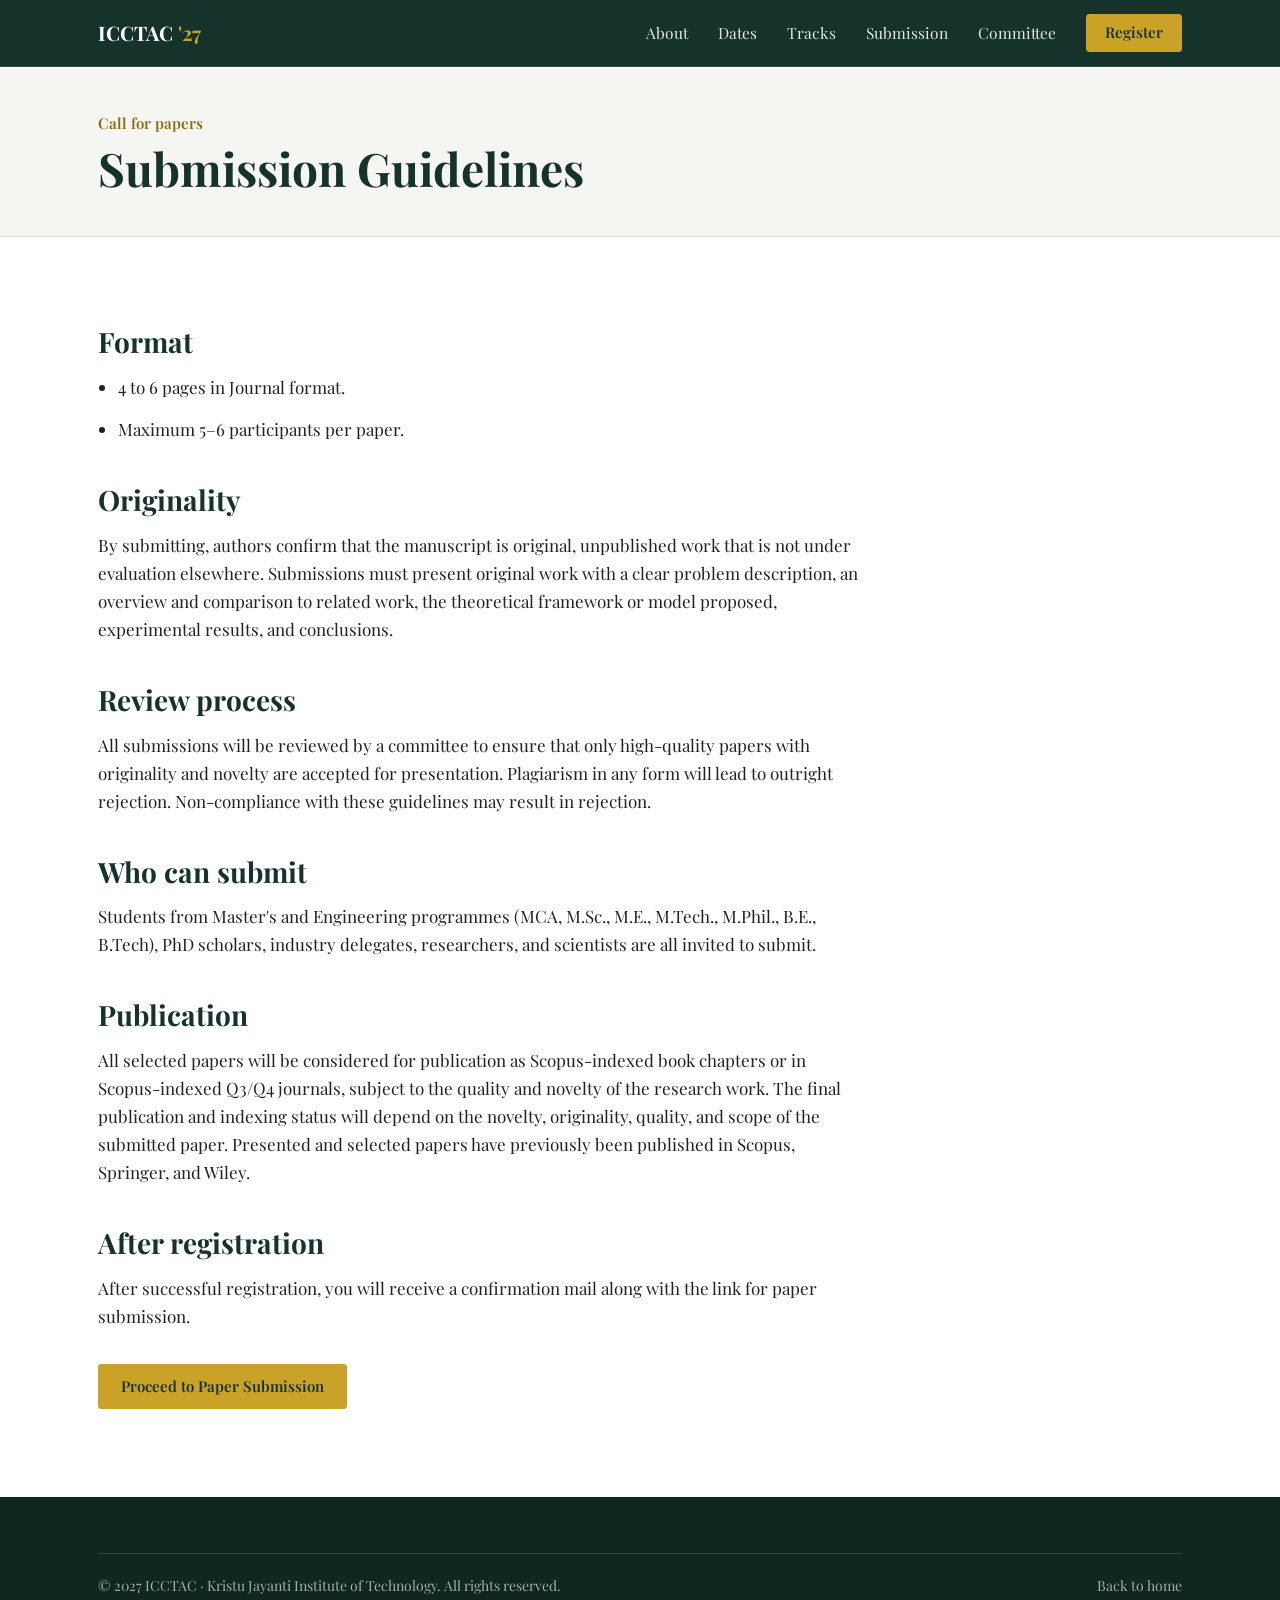
==== course-detail.html @ 6ccc13db "ICCTAC 2027 conference website Static site: home page, submission guidelines and paper submission pa" ====
<!DOCTYPE html>
<html lang="en">
<head>
<meta charset="UTF-8">
<meta name="viewport" content="width=device-width, initial-scale=1, viewport-fit=cover">
<title>Submission Guidelines — ICCTAC 2027</title>
<meta name="description" content="Manuscript preparation, formatting, and review guidelines for ICCTAC 2027 authors.">
<link rel="icon" href="data:image/svg+xml,%3Csvg xmlns='http://www.w3.org/2000/svg' viewBox='0 0 100 100'%3E%3Crect width='100' height='100' fill='%2316332B'/%3E%3Ctext x='50' y='68' font-size='58' text-anchor='middle' fill='%23C9A227' font-family='Georgia,serif'%3EC%3C/text%3E%3C/svg%3E">
<link rel="preconnect" href="https://fonts.googleapis.com">
<link rel="preconnect" href="https://fonts.gstatic.com" crossorigin>
<link rel="stylesheet" href="assets/css/style.css?v=35">
</head>
<body>
<a href="#main" class="skip-link">Skip to content</a>

<header class="nav" id="siteNav">
  <a href="index.html" class="nav-logo">ICCTAC <span>'27</span></a>
  <nav class="nav-links" aria-label="Primary">
    <a href="index.html#about">About</a>
    <a href="index.html#dates">Dates</a>
    <a href="index.html#tracks">Tracks</a>
    <a href="Submitppr.html">Submission</a>
    <a href="index.html#committee">Committee</a>
    <a href="https://kjusys-events.kristujayanti.edu.in/#/?id=6a8db5fd1a209a25dfabb42e" class="btn btn-solid nav-cta" target="_blank" rel="noopener">Register</a>
  </nav>
  <button class="nav-toggle" aria-label="Open menu" aria-expanded="false" aria-controls="mobileMenu">
    <span class="bar"></span><span class="bar"></span><span class="bar"></span>
  </button>
</header>

<div class="mobile-menu" id="mobileMenu">
  <div class="mm-label">Menu</div>
  <ul>
    <li><a href="index.html#about">About</a></li>
    <li><a href="index.html#dates">Important Dates</a></li>
    <li><a href="index.html#tracks">Tracks</a></li>
    <li><a href="Submitppr.html">Paper Submission</a></li>
    <li><a href="index.html#committee">Committee</a></li>
    <li><a href="index.html#gallery">Campus</a></li>
    <li><a href="index.html#contact">Contact</a></li>
  </ul>
  <a href="https://kjusys-events.kristujayanti.edu.in/#/?id=6a8db5fd1a209a25dfabb42e" class="btn btn-solid btn-block" target="_blank" rel="noopener">Register Now</a>
</div>

<main id="main">
  <section class="page-hero">
    <div class="container">
      <p class="kicker">Call for papers</p>
      <h1>Submission Guidelines</h1>
    </div>
  </section>

  <section class="section">
    <div class="container subpage-body">
      <h2>Format</h2>
      <ul>
        <li>4 to 6 pages in Journal format.</li>
        <li>Maximum 5–6 participants per paper.</li>
      </ul>

      <h2>Originality</h2>
      <p>By submitting, authors confirm that the manuscript is original, unpublished work that is not under evaluation elsewhere. Submissions must present original work with a clear problem description, an overview and comparison to related work, the theoretical framework or model proposed, experimental results, and conclusions.</p>

      <h2>Review process</h2>
      <p>All submissions will be reviewed by a committee to ensure that only high-quality papers with originality and novelty are accepted for presentation. Plagiarism in any form will lead to outright rejection. Non-compliance with these guidelines may result in rejection.</p>

      <h2>Who can submit</h2>
      <p>Students from Master's and Engineering programmes (MCA, M.Sc., M.E., M.Tech., M.Phil., B.E., B.Tech), PhD scholars, industry delegates, researchers, and scientists are all invited to submit.</p>

      <h2>Publication</h2>
      <p>All selected papers will be considered for publication as Scopus-indexed book chapters or in Scopus-indexed Q3/Q4 journals, subject to the quality and novelty of the research work. The final publication and indexing status will depend on the novelty, originality, quality, and scope of the submitted paper. Presented and selected papers have previously been published in Scopus, Springer, and Wiley.</p>

      <h2>After registration</h2>
      <p>After successful registration, you will receive a confirmation mail along with the link for paper submission.</p>

      <a class="btn btn-solid" style="margin-top:20px;" href="Submitppr.html">Proceed to Paper Submission</a>
    </div>
  </section>
</main>

<footer class="footer" id="contact">
  <div class="container">
    <div class="footer-bottom">
      <span>© 2027 ICCTAC · Kristu Jayanti Institute of Technology. All rights reserved.</span>
      <a href="index.html">Back to home</a>
    </div>
  </div>
</footer>

<script src="assets/js/main.js?v=29"></script>
</body>
</html>
---- assets/css/style.css ----
/* ============================================================
   ICCTAC 2027 — Site styles
   ============================================================ */

@import url('https://fonts.googleapis.com/css2?family=Playfair+Display:ital,wght@0,400;0,500;0,600;0,700;1,400;1,500&display=swap');

:root{
  --navy:#16332B;
  --navy-deep:#102720;
  --gold:#C9A227;
  --gold-dark:#8A6A0F;
  --gold-hover:#B58F1A;
  --maroon:#8B5A2B;
  --bg:#FFFFFF;
  --bg-alt:#F5F6F1;
  --text:#1B2420;
  --muted:#55615A;
  --line:#D9DDD6;
  --line-soft:#E8EBE5;

  --f-head:'Playfair Display', Georgia, serif;
  --f-body:'Playfair Display', Georgia, serif;
  --f-mono:'Playfair Display', Georgia, serif;

  --container:1180px;
  --pad:clamp(20px, 4vw, 48px);
  --radius:3px;
}

*,*::before,*::after{ box-sizing:border-box; }
html{ scroll-behavior:smooth; -webkit-text-size-adjust:100%; }
@media (prefers-reduced-motion:reduce){ html{ scroll-behavior:auto; } }
body{
  margin:0;
  background:var(--bg);
  color:var(--text);
  font-family:var(--f-body);
  font-size:17px;
  line-height:1.65;
  -webkit-font-smoothing:antialiased;
}
body.menu-open{ overflow:hidden; }

img{ max-width:100%; display:block; }
a{ color:inherit; text-decoration:none; }
ul{ margin:0; padding:0; list-style:none; }
h1,h2,h3,h4,h5{ font-family:var(--f-head); font-weight:700; margin:0; line-height:1.2; color:var(--navy); }
p{ margin:0; }
button{ font-family:inherit; cursor:pointer; }
section[id], aside[id]{ scroll-margin-top:64px; }

.container{ max-width:var(--container); margin:0 auto; padding:0 var(--pad); }
.mono{ font-family:var(--f-mono); }
.muted{ color:var(--muted); }
.visually-hidden{ position:absolute; width:1px; height:1px; overflow:hidden; clip:rect(0 0 0 0); white-space:nowrap; }

.kicker{ font-size:15px; font-weight:600; color:var(--gold-dark); margin-bottom:6px; }

.section{ padding:clamp(48px, 7vw, 88px) 0; }
.section-alt{ background:var(--bg-alt); }
.section-alt + .section-alt{ padding-top:0; }
.section-navy{ background:var(--navy); color:#fff; }
.section-navy h2{ color:#fff; }
.section-navy .muted{ color:rgba(255,255,255,0.7); }

.section-head{ margin-bottom:32px; padding-bottom:14px; border-bottom:1px solid var(--line); }
.section-head h2{ font-size:clamp(26px, 3vw, 34px); }

.skip-link{
  position:absolute; left:12px; top:-60px; background:var(--navy); color:#fff;
  padding:10px 18px; z-index:1000; font-size:14px; transition:top .2s ease;
}
.skip-link:focus{ top:12px; }

:focus-visible{ outline:2px solid var(--gold-dark); outline-offset:2px; }
.nav :focus-visible, .hero :focus-visible, .footer :focus-visible, .section-navy :focus-visible, .mobile-menu :focus-visible{ outline-color:var(--gold); }

/* Text links inside running copy */
.about-body a, .session-notice a, .subpage-body a:not(.btn), .final-cta a:not(.btn){ text-decoration:underline; text-underline-offset:3px; }

/* ---------- Buttons ---------- */
.btn{
  display:inline-flex; align-items:center; justify-content:center;
  font-family:var(--f-body); font-size:15px; font-weight:600;
  padding:12px 22px; border:1px solid var(--navy); color:var(--navy); border-radius:var(--radius);
  background:transparent; transition:background .15s ease, color .15s ease, border-color .15s ease;
  white-space:nowrap; line-height:1.3;
}
.btn:hover{ background:var(--navy); color:#fff; }
.btn-solid{ background:var(--gold); border-color:var(--gold); color:var(--navy); }
.btn-solid:hover{ background:var(--gold-hover); border-color:var(--gold-hover); color:var(--navy); }
.btn-ghost-light{ border-color:rgba(255,255,255,0.55); color:#fff; }
.btn-ghost-light:hover{ background:#fff; border-color:#fff; color:var(--navy); }
.btn-block{ width:100%; }

/* ---------- Identity bar, title bar, notice ---------- */
.identity-bar{ background:var(--navy); padding:14px var(--pad); }
.identity-row{ max-width:var(--container); margin:0 auto; display:flex; align-items:center; justify-content:center; }
.identity-row img{ height:clamp(64px, 7vw, 104px); width:auto; max-width:100%; }

.date-banner{ background:#F7F0D6; color:var(--navy); font-size:15px; padding:10px var(--pad); text-align:center; border-bottom:1px solid #E6DAA8; }
.date-banner b{ margin-right:6px; }

/* ---------- Navigation ---------- */
.nav{
  position:sticky; top:0; z-index:900;
  display:flex; align-items:center; justify-content:space-between;
  padding:14px max(var(--pad), calc((100% - var(--container)) / 2 + var(--pad)));
  background:var(--navy);
  border-bottom:1px solid rgba(255,255,255,0.12);
}
.nav-logo{ font-family:var(--f-head); font-weight:700; font-size:20px; color:#fff; }
.nav-logo span{ color:var(--gold); }
.nav-links{ display:flex; align-items:center; gap:30px; }
.nav-links a:not(.btn){ font-size:15.5px; color:rgba(255,255,255,0.88); padding:4px 0; }
.nav-links a:not(.btn):hover{ color:var(--gold); }
.nav-cta{ padding:8px 18px; }
.nav-toggle{ display:none; background:none; border:none; padding:8px; z-index:1001; }
.nav-toggle .bar{ display:block; width:24px; height:2px; background:#fff; margin:5px 0; }
.nav-toggle[aria-expanded="true"] .bar:nth-child(1){ transform:translateY(7px) rotate(45deg); }
.nav-toggle[aria-expanded="true"] .bar:nth-child(2){ opacity:0; }
.nav-toggle[aria-expanded="true"] .bar:nth-child(3){ transform:translateY(-7px) rotate(-45deg); }

.mobile-menu{
  position:fixed; inset:0; background:var(--navy); z-index:950;
  display:flex; flex-direction:column; justify-content:center;
  padding:32px var(--pad);
  visibility:hidden; opacity:0; pointer-events:none;
  transition:opacity .2s ease, visibility 0s linear .2s;
}
.mobile-menu.open{ visibility:visible; opacity:1; pointer-events:auto; transition:opacity .2s ease; }
@media (min-width:961px){ .mobile-menu{ display:none; } }
.mobile-menu ul{ display:flex; flex-direction:column; gap:4px; margin-bottom:32px; }
.mobile-menu a:not(.btn){ font-family:var(--f-head); font-size:clamp(26px, 7vw, 34px); color:#fff; padding:10px 0; display:inline-block; }
.mobile-menu .mm-label{ color:var(--gold); font-size:14px; margin-bottom:14px; }

@media (max-width:960px){
  .nav-links{ display:none; }
  .nav-toggle{ display:block; }
}
@media (max-width:760px){
  .identity-bar{ padding:12px var(--pad); }
  .identity-row img{ height:56px; }
  .date-banner{ font-size:13.5px; }
  .nav{ padding:10px var(--pad); }
}

/* ---------- Hero ---------- */
.hero{ background:var(--navy); color:#fff; padding:clamp(40px, 6vw, 80px) 0; }
.hero-inner{ display:grid; grid-template-columns:minmax(0, 1.15fr) minmax(0, 0.85fr); gap:clamp(32px, 5vw, 72px); align-items:center; }
.hero-org{ font-size:15px; line-height:1.6; color:rgba(255,255,255,0.78); max-width:60ch; margin-bottom:18px; }
.hero-title{ color:#fff; font-size:clamp(30px, 3.7vw, 46px); line-height:1.18; margin-bottom:26px; }
.hero-meta{ display:flex; flex-wrap:wrap; gap:14px 44px; margin:0 0 30px; padding:18px 0; border-top:1px solid rgba(255,255,255,0.2); border-bottom:1px solid rgba(255,255,255,0.2); }
.hero-meta dt{ font-size:13.5px; color:rgba(255,255,255,0.62); }
.hero-meta dd{ margin:2px 0 0; font-size:19px; font-weight:600; color:#fff; }
.hero-actions{ display:flex; flex-wrap:wrap; gap:12px; }
.hero-photo{ margin:0; }
.hero-photo img{ width:100%; max-width:596px; height:auto; border-radius:var(--radius); }
.hero-photo figcaption{ font-size:13.5px; color:rgba(255,255,255,0.65); margin-top:8px; }
@media (max-width:900px){
  .hero-inner{ grid-template-columns:1fr; }
}

/* ---------- About ---------- */
.about-layout{ display:grid; grid-template-columns:minmax(0, 1fr) 380px; gap:clamp(32px, 5vw, 72px); align-items:start; }
.about-main h2{ font-size:clamp(28px, 3.4vw, 38px); margin:0 0 20px; }
.about-side{ border-top:2px solid var(--navy); padding-top:16px; position:sticky; top:84px; }
.about-side h2{ font-size:24px; margin:0 0 6px; }
@media (max-width:960px){
  .about-layout{ grid-template-columns:1fr; }
  .about-side{ position:static; }
}
.about-body{ max-width:760px; }
.about-body p + p{ margin-top:16px; }
.editorial-lede{ font-size:20px; font-style:italic; color:var(--maroon); margin-bottom:16px; }
.theme-block{ margin-top:28px; padding-top:20px; border-top:1px solid var(--line); }
.theme-block h3{ font-size:20px; margin-bottom:8px; }

/* ---------- Host institution / venue ---------- */
.university{ display:grid; grid-template-columns:240px 1fr; gap:48px; align-items:start; }
.university-logo{ padding:24px; background:var(--navy); border-radius:var(--radius); }
.university-logo img{ width:100%; height:auto; }
.university h2{ font-size:clamp(26px, 3vw, 34px); margin:0 0 18px; }
@media (max-width:760px){
  .university{ grid-template-columns:1fr; gap:28px; }
  .university-logo{ max-width:180px; }
}

/* ---------- Important dates ---------- */
.dates-table{ width:100%; border-collapse:collapse; }
.dates-table td{ padding:12px 0; text-align:left; vertical-align:top; border-bottom:1px solid var(--line); font-size:16px; line-height:1.4; }
.dates-table td:first-child{ white-space:nowrap; padding-right:16px; font-weight:600; color:var(--navy); }
.dates-table tr:last-child td{ border-bottom:none; }
.dates-table tr.is-final td{ font-weight:700; color:var(--navy); }
@media (max-width:560px){
  .dates-table td:first-child{ white-space:normal; }
}

/* ---------- Important links ---------- */
.links-list{ border-top:1px solid var(--line); }
.links-list li{ display:grid; grid-template-columns:200px 1fr auto; gap:16px; align-items:baseline; padding:16px 4px; border-bottom:1px solid var(--line); }
.ll-label{ font-size:14.5px; color:var(--muted); }
.ll-title{ font-weight:600; color:var(--navy); }
.links-list a{ font-weight:600; color:var(--navy); text-decoration:underline; text-underline-offset:3px; }
.links-list a:hover{ color:var(--gold-dark); }
@media (max-width:640px){
  .links-list li{ grid-template-columns:1fr; gap:2px; }
}

/* ---------- Call for papers / tracks ---------- */
.cfp-intro{ max-width:720px; }
.cfp-intro a{ text-decoration:underline; text-underline-offset:3px; }
.subhead{ font-size:21px; margin:32px 0 8px; }
.topic-list{ columns:3 220px; column-gap:32px; padding-left:20px; list-style:disc; }
.topic-list li{ break-inside:avoid; padding:4px 0; font-size:16.5px; }
.topic-list li::marker{ color:var(--muted); }

/* ---------- Sessions ---------- */
.session-notice{ padding:16px 20px; border:1px solid var(--line); color:var(--muted); font-size:16px; }

/* ---------- Committee / faculty ---------- */
.people-group{ margin-bottom:40px; }
.people-group-title{ font-family:var(--f-head); font-size:19px; font-weight:700; color:var(--navy); margin-bottom:18px; padding-bottom:8px; border-bottom:1px solid var(--line); }
.people-grid{ display:grid; grid-template-columns:repeat(auto-fill, minmax(260px, 1fr)); gap:22px 32px; }
.person-name{ font-weight:700; font-size:17px; margin-bottom:2px; color:var(--text); }
.person-role{ font-size:15px; color:var(--muted); line-height:1.5; }

.reviewer-grid{ column-count:1; }
@media (min-width:640px){ .reviewer-grid{ column-count:2; } }
@media (min-width:1000px){ .reviewer-grid{ column-count:3; } }
.reviewer-item{ break-inside:avoid; padding:10px 0; border-bottom:1px solid var(--line-soft); font-size:16px; }
.reviewer-item b{ font-weight:600; }
.reviewer-wrap{ max-height:620px; overflow:hidden; position:relative; }
.reviewer-wrap.expanded{ max-height:4000px; }
.reviewer-fade{ position:absolute; bottom:0; left:0; right:0; height:110px; background:linear-gradient(rgba(255,255,255,0), var(--bg)); pointer-events:none; }
.reviewer-wrap.expanded .reviewer-fade{ display:none; }
.reviewer-toggle{ margin-top:20px; background:none; border:1px solid var(--navy); border-radius:var(--radius); padding:10px 20px; font-size:15px; font-weight:600; color:var(--navy); }
.reviewer-toggle:hover{ background:var(--navy); color:#fff; }

/* ---------- Gallery ---------- */
.gallery-grid{ display:grid; grid-template-columns:repeat(4, 1fr); grid-auto-rows:190px; gap:10px; }
.gallery-item{ overflow:hidden; cursor:zoom-in; background:var(--line-soft); border-radius:var(--radius); }
.gallery-item img{ width:100%; height:100%; object-fit:cover; }
.gallery-item.tall{ grid-row:span 2; }
.gallery-item.wide{ grid-column:span 2; }
@media (max-width:960px){
  .gallery-grid{ grid-template-columns:repeat(2, 1fr); grid-auto-rows:160px; }
}
@media (max-width:520px){
  .gallery-grid{ grid-auto-rows:130px; gap:8px; }
  .gallery-item.tall{ grid-row:span 1; }
  .gallery-item.wide{ grid-column:span 1; }
}

.lightbox{ position:fixed; inset:0; background:rgba(11,15,26,0.94); z-index:1200; display:flex; align-items:center; justify-content:center; opacity:0; pointer-events:none; transition:opacity .2s ease; }
.lightbox.open{ opacity:1; pointer-events:auto; }
.lightbox img{ max-width:90vw; max-height:82vh; object-fit:contain; }
.lightbox-close, .lightbox-prev, .lightbox-next{ position:absolute; background:none; border:1px solid rgba(255,255,255,0.4); color:#fff; width:44px; height:44px; display:flex; align-items:center; justify-content:center; border-radius:var(--radius); }
.lightbox-close{ top:24px; right:24px; }
.lightbox-prev{ left:24px; top:50%; transform:translateY(-50%); }
.lightbox-next{ right:24px; top:50%; transform:translateY(-50%); }
.lightbox-close:hover, .lightbox-prev:hover, .lightbox-next:hover{ background:#fff; color:var(--navy); }
.lightbox-caption{ position:absolute; bottom:24px; left:0; right:0; text-align:center; color:rgba(255,255,255,0.7); font-size:13px; }

/* ---------- Registration ---------- */
.final-cta h2{ font-size:clamp(28px, 3.6vw, 42px); max-width:24ch; margin:0 0 26px; }
.final-actions{ display:flex; flex-wrap:wrap; gap:12px; margin-bottom:32px; }
.fee-card{ background:#fff; color:var(--text); border-radius:var(--radius); max-width:720px; padding:clamp(20px, 3vw, 30px); }
.fee-note{ font-size:16px; font-weight:700; color:var(--navy); margin-bottom:10px; }
.fee-table-real{ width:100%; border-collapse:collapse; }
.fee-table-real th, .fee-table-real td{ padding:12px 14px; text-align:left; font-size:16px; }
.fee-table-real th:not(:first-child), .fee-table-real td:not(:first-child){ text-align:right; }
.fee-table-real thead th{ font-size:14.5px; font-weight:600; color:var(--muted); border-bottom:2px solid var(--navy); }
.fee-table-real tbody td{ border-bottom:1px solid var(--line); font-weight:600; }
.fee-table-real tbody td:first-child{ font-weight:400; color:var(--text); }
.fee-table-real tbody tr:last-child td{ border-bottom:none; }
@media (max-width:560px){
  .fee-table-real th, .fee-table-real td{ padding:10px 6px; font-size:14.5px; }
}

/* ---------- Footer ---------- */
.footer{ background:var(--navy-deep); color:rgba(255,255,255,0.78); padding:56px 0 24px; }
.footer-grid{ display:grid; grid-template-columns:1.4fr 1fr 1fr 1fr; gap:40px; margin-bottom:44px; }
.footer-brand{ font-family:var(--f-head); font-weight:700; font-size:24px; color:#fff; margin-bottom:12px; }
.footer h5{ font-size:16px; color:#fff; margin-bottom:14px; }
.footer li{ margin-bottom:10px; font-size:15px; }
.footer a:hover{ color:#fff; text-decoration:underline; }
.footer-social{ display:flex; gap:10px; margin-top:18px; }
.footer-social a{ width:36px; height:36px; border-radius:var(--radius); border:1px solid rgba(255,255,255,0.3); display:flex; align-items:center; justify-content:center; }
.footer-social a:hover{ background:#fff; color:var(--navy); border-color:#fff; text-decoration:none; }
.footer-bottom{ border-top:1px solid rgba(255,255,255,0.15); padding-top:20px; display:flex; justify-content:space-between; flex-wrap:wrap; gap:12px; font-size:14px; color:rgba(255,255,255,0.62); }
@media (max-width:860px){
  .footer-grid{ grid-template-columns:1fr 1fr; }
}
@media (max-width:520px){
  .footer-grid{ grid-template-columns:1fr; gap:30px; }
}

/* ---------- Sub-pages (guidelines, submission) ---------- */
.page-hero{ background:var(--bg-alt); border-bottom:1px solid var(--line); padding:44px 0 40px; }
.page-hero h1{ font-size:clamp(30px, 4.4vw, 46px); }
.subpage-body > *{ max-width:760px; }
.subpage-body h2{ font-size:clamp(22px, 2.6vw, 28px); margin:40px 0 14px; }
.subpage-body h2:first-child{ margin-top:0; }
.subpage-body p, .subpage-body li{ margin-bottom:14px; color:var(--text); }
.subpage-body ul{ padding-left:20px; list-style:disc; }
.step-list{ margin-top:20px; }
.step-item{ display:grid; grid-template-columns:44px 1fr; gap:18px; padding:20px 0; border-top:1px solid var(--line); }
.step-item:first-child{ border-top:none; }
.step-num{ font-weight:700; color:var(--gold-dark); font-size:17px; }
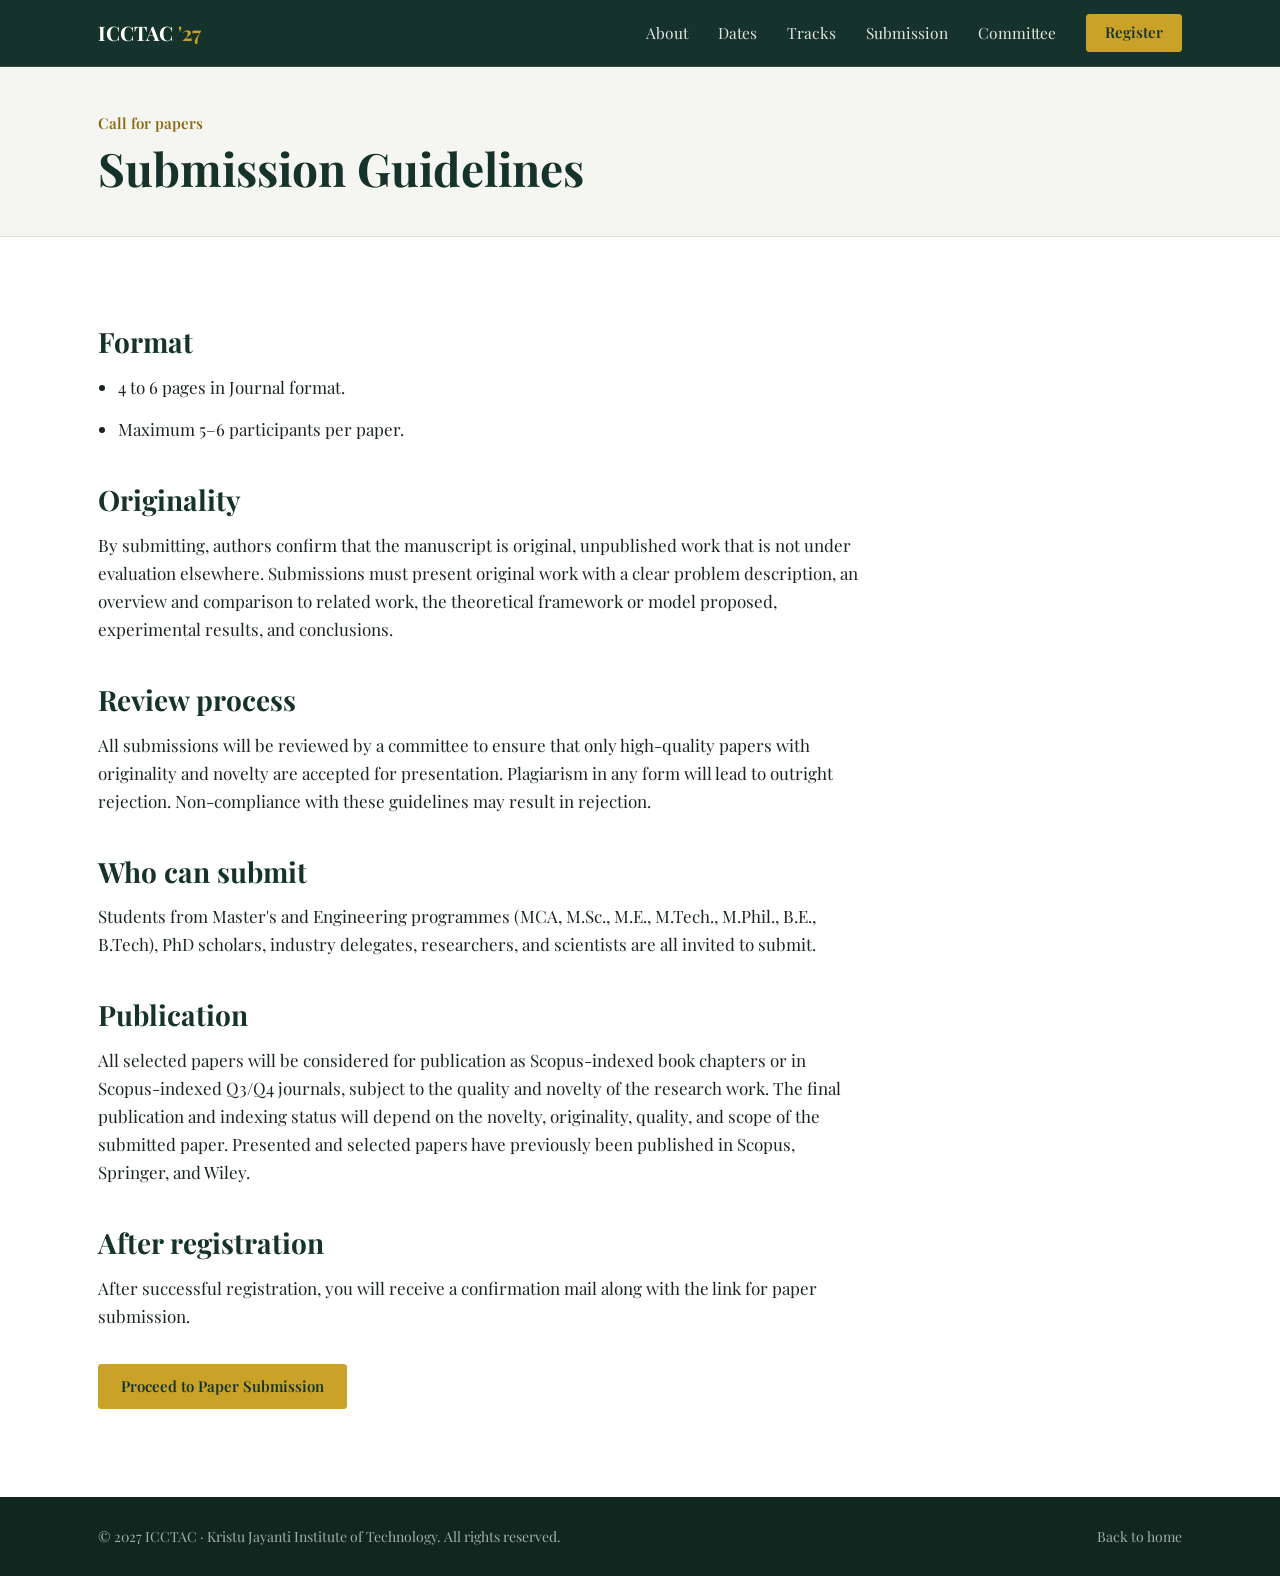
==== commit fe71d84f: "Update dates, logos, coordinators and mobile layout; remove gallery - Abstract deadline Oct 22, full" ====
--- a/course-detail.html
+++ b/course-detail.html
@@ -2,13 +2,14 @@
 <html lang="en">
 <head>
 <meta charset="UTF-8">
-<meta name="viewport" content="width=device-width, initial-scale=1, viewport-fit=cover">
+<meta name="viewport" content="width=device-width, initial-scale=1">
 <title>Submission Guidelines — ICCTAC 2027</title>
 <meta name="description" content="Manuscript preparation, formatting, and review guidelines for ICCTAC 2027 authors.">
 <link rel="icon" href="data:image/svg+xml,%3Csvg xmlns='http://www.w3.org/2000/svg' viewBox='0 0 100 100'%3E%3Crect width='100' height='100' fill='%2316332B'/%3E%3Ctext x='50' y='68' font-size='58' text-anchor='middle' fill='%23C9A227' font-family='Georgia,serif'%3EC%3C/text%3E%3C/svg%3E">
 <link rel="preconnect" href="https://fonts.googleapis.com">
 <link rel="preconnect" href="https://fonts.gstatic.com" crossorigin>
-<link rel="stylesheet" href="assets/css/style.css?v=35">
+<link rel="stylesheet" href="https://fonts.googleapis.com/css2?family=Playfair+Display:ital,wght@0,400;0,500;0,600;0,700;1,400;1,500&display=swap">
+<link rel="stylesheet" href="assets/css/style.css?v=43">
 </head>
 <body>
 <a href="#main" class="skip-link">Skip to content</a>
@@ -29,6 +30,9 @@
 </header>
 
 <div class="mobile-menu" id="mobileMenu">
+  <button class="mobile-menu-close" aria-label="Close menu">
+    <svg width="22" height="22" viewBox="0 0 24 24" fill="none" stroke="currentColor" stroke-width="2" aria-hidden="true"><path d="M6 6l12 12M18 6L6 18"/></svg>
+  </button>
   <div class="mm-label">Menu</div>
   <ul>
     <li><a href="index.html#about">About</a></li>
@@ -36,7 +40,6 @@
     <li><a href="index.html#tracks">Tracks</a></li>
     <li><a href="Submitppr.html">Paper Submission</a></li>
     <li><a href="index.html#committee">Committee</a></li>
-    <li><a href="index.html#gallery">Campus</a></li>
     <li><a href="index.html#contact">Contact</a></li>
   </ul>
   <a href="https://kjusys-events.kristujayanti.edu.in/#/?id=6a8db5fd1a209a25dfabb42e" class="btn btn-solid btn-block" target="_blank" rel="noopener">Register Now</a>
@@ -87,6 +90,6 @@
   </div>
 </footer>
 
-<script src="assets/js/main.js?v=29"></script>
+<script src="assets/js/main.js?v=42"></script>
 </body>
 </html>
--- a/assets/css/style.css
+++ b/assets/css/style.css
@@ -2,7 +2,7 @@
    ICCTAC 2027 — Site styles
    ============================================================ */
 
-@import url('https://fonts.googleapis.com/css2?family=Playfair+Display:ital,wght@0,400;0,500;0,600;0,700;1,400;1,500&display=swap');
+/* Playfair Display is loaded by a <link> in each page's <head>. */
 
 :root{
   --navy:#16332B;
@@ -84,7 +84,7 @@
   font-family:var(--f-body); font-size:15px; font-weight:600;
   padding:12px 22px; border:1px solid var(--navy); color:var(--navy); border-radius:var(--radius);
   background:transparent; transition:background .15s ease, color .15s ease, border-color .15s ease;
-  white-space:nowrap; line-height:1.3;
+  line-height:1.3; text-align:center; max-width:100%;
 }
 .btn:hover{ background:var(--navy); color:#fff; }
 .btn-solid{ background:var(--gold); border-color:var(--gold); color:var(--navy); }
@@ -96,7 +96,7 @@
 /* ---------- Identity bar, title bar, notice ---------- */
 .identity-bar{ background:var(--navy); padding:14px var(--pad); }
 .identity-row{ max-width:var(--container); margin:0 auto; display:flex; align-items:center; justify-content:center; }
-.identity-row img{ height:clamp(64px, 7vw, 104px); width:auto; max-width:100%; }
+.identity-row img{ height:clamp(120px, 11vw, 220px); width:auto; max-width:100%; }
 
 .date-banner{ background:#F7F0D6; color:var(--navy); font-size:15px; padding:10px var(--pad); text-align:center; border-bottom:1px solid #E6DAA8; }
 .date-banner b{ margin-right:6px; }
@@ -114,25 +114,26 @@
 .nav-links{ display:flex; align-items:center; gap:30px; }
 .nav-links a:not(.btn){ font-size:15.5px; color:rgba(255,255,255,0.88); padding:4px 0; }
 .nav-links a:not(.btn):hover{ color:var(--gold); }
-.nav-cta{ padding:8px 18px; }
-.nav-toggle{ display:none; background:none; border:none; padding:8px; z-index:1001; }
+.nav-cta{ padding:8px 18px; white-space:nowrap; }
+.nav-toggle{ display:none; background:none; border:none; padding:10px; margin-right:-10px; }
 .nav-toggle .bar{ display:block; width:24px; height:2px; background:#fff; margin:5px 0; }
-.nav-toggle[aria-expanded="true"] .bar:nth-child(1){ transform:translateY(7px) rotate(45deg); }
-.nav-toggle[aria-expanded="true"] .bar:nth-child(2){ opacity:0; }
-.nav-toggle[aria-expanded="true"] .bar:nth-child(3){ transform:translateY(-7px) rotate(-45deg); }
 
 .mobile-menu{
   position:fixed; inset:0; background:var(--navy); z-index:950;
-  display:flex; flex-direction:column; justify-content:center;
-  padding:32px var(--pad);
+  display:flex; flex-direction:column;
+  padding:72px var(--pad) 32px;
+  overflow-y:auto; -webkit-overflow-scrolling:touch;
   visibility:hidden; opacity:0; pointer-events:none;
   transition:opacity .2s ease, visibility 0s linear .2s;
 }
 .mobile-menu.open{ visibility:visible; opacity:1; pointer-events:auto; transition:opacity .2s ease; }
 @media (min-width:961px){ .mobile-menu{ display:none; } }
-.mobile-menu ul{ display:flex; flex-direction:column; gap:4px; margin-bottom:32px; }
-.mobile-menu a:not(.btn){ font-family:var(--f-head); font-size:clamp(26px, 7vw, 34px); color:#fff; padding:10px 0; display:inline-block; }
-.mobile-menu .mm-label{ color:var(--gold); font-size:14px; margin-bottom:14px; }
+.mobile-menu-close{ position:absolute; top:10px; right:calc(var(--pad) - 10px); width:48px; height:48px; display:flex; align-items:center; justify-content:center; background:none; border:0; color:#fff; }
+.mobile-menu ul{ margin-bottom:28px; }
+.mobile-menu li{ border-bottom:1px solid rgba(255,255,255,0.14); }
+.mobile-menu a:not(.btn){ display:block; font-family:var(--f-head); font-size:22px; color:#fff; padding:14px 0; }
+.mobile-menu .mm-label{ color:var(--gold); font-size:14px; margin-bottom:6px; }
+.mobile-menu .btn-block{ padding:14px 22px; }
 
 @media (max-width:960px){
   .nav-links{ display:none; }
@@ -140,7 +141,7 @@
 }
 @media (max-width:760px){
   .identity-bar{ padding:12px var(--pad); }
-  .identity-row img{ height:56px; }
+  .identity-row img{ height:72px; }
   .date-banner{ font-size:13.5px; }
   .nav{ padding:10px var(--pad); }
 }
@@ -177,13 +178,13 @@
 .theme-block h3{ font-size:20px; margin-bottom:8px; }
 
 /* ---------- Host institution / venue ---------- */
-.university{ display:grid; grid-template-columns:240px 1fr; gap:48px; align-items:start; }
-.university-logo{ padding:24px; background:var(--navy); border-radius:var(--radius); }
+.university{ display:grid; grid-template-columns:340px 1fr; gap:56px; align-items:start; }
+.university-logo{ padding:32px; background:var(--navy); border-radius:var(--radius); }
 .university-logo img{ width:100%; height:auto; }
 .university h2{ font-size:clamp(26px, 3vw, 34px); margin:0 0 18px; }
 @media (max-width:760px){
   .university{ grid-template-columns:1fr; gap:28px; }
-  .university-logo{ max-width:180px; }
+  .university-logo{ max-width:240px; }
 }
 
 /* ---------- Important dates ---------- */
@@ -197,8 +198,7 @@
 }
 
 /* ---------- Important links ---------- */
-.links-list{ border-top:1px solid var(--line); }
-.links-list li{ display:grid; grid-template-columns:200px 1fr auto; gap:16px; align-items:baseline; padding:16px 4px; border-bottom:1px solid var(--line); }
+.links-list li{ display:grid; grid-template-columns:200px 1fr auto; gap:16px; align-items:baseline; padding:16px 0; border-bottom:1px solid var(--line); }
 .ll-label{ font-size:14.5px; color:var(--muted); }
 .ll-title{ font-weight:600; color:var(--navy); }
 .links-list a{ font-weight:600; color:var(--navy); text-decoration:underline; text-underline-offset:3px; }
@@ -236,31 +236,6 @@
 .reviewer-wrap.expanded .reviewer-fade{ display:none; }
 .reviewer-toggle{ margin-top:20px; background:none; border:1px solid var(--navy); border-radius:var(--radius); padding:10px 20px; font-size:15px; font-weight:600; color:var(--navy); }
 .reviewer-toggle:hover{ background:var(--navy); color:#fff; }
-
-/* ---------- Gallery ---------- */
-.gallery-grid{ display:grid; grid-template-columns:repeat(4, 1fr); grid-auto-rows:190px; gap:10px; }
-.gallery-item{ overflow:hidden; cursor:zoom-in; background:var(--line-soft); border-radius:var(--radius); }
-.gallery-item img{ width:100%; height:100%; object-fit:cover; }
-.gallery-item.tall{ grid-row:span 2; }
-.gallery-item.wide{ grid-column:span 2; }
-@media (max-width:960px){
-  .gallery-grid{ grid-template-columns:repeat(2, 1fr); grid-auto-rows:160px; }
-}
-@media (max-width:520px){
-  .gallery-grid{ grid-auto-rows:130px; gap:8px; }
-  .gallery-item.tall{ grid-row:span 1; }
-  .gallery-item.wide{ grid-column:span 1; }
-}
-
-.lightbox{ position:fixed; inset:0; background:rgba(11,15,26,0.94); z-index:1200; display:flex; align-items:center; justify-content:center; opacity:0; pointer-events:none; transition:opacity .2s ease; }
-.lightbox.open{ opacity:1; pointer-events:auto; }
-.lightbox img{ max-width:90vw; max-height:82vh; object-fit:contain; }
-.lightbox-close, .lightbox-prev, .lightbox-next{ position:absolute; background:none; border:1px solid rgba(255,255,255,0.4); color:#fff; width:44px; height:44px; display:flex; align-items:center; justify-content:center; border-radius:var(--radius); }
-.lightbox-close{ top:24px; right:24px; }
-.lightbox-prev{ left:24px; top:50%; transform:translateY(-50%); }
-.lightbox-next{ right:24px; top:50%; transform:translateY(-50%); }
-.lightbox-close:hover, .lightbox-prev:hover, .lightbox-next:hover{ background:#fff; color:var(--navy); }
-.lightbox-caption{ position:absolute; bottom:24px; left:0; right:0; text-align:center; color:rgba(255,255,255,0.7); font-size:13px; }
 
 /* ---------- Registration ---------- */
 .final-cta h2{ font-size:clamp(28px, 3.6vw, 42px); max-width:24ch; margin:0 0 26px; }
@@ -288,6 +263,8 @@
 .footer-social{ display:flex; gap:10px; margin-top:18px; }
 .footer-social a{ width:36px; height:36px; border-radius:var(--radius); border:1px solid rgba(255,255,255,0.3); display:flex; align-items:center; justify-content:center; }
 .footer-social a:hover{ background:#fff; color:var(--navy); border-color:#fff; text-decoration:none; }
+.footer:has(.container > .footer-bottom:only-child){ padding:28px 0; }
+.footer .container > .footer-bottom:only-child{ border-top:0; padding-top:0; }
 .footer-bottom{ border-top:1px solid rgba(255,255,255,0.15); padding-top:20px; display:flex; justify-content:space-between; flex-wrap:wrap; gap:12px; font-size:14px; color:rgba(255,255,255,0.62); }
 @media (max-width:860px){
   .footer-grid{ grid-template-columns:1fr 1fr; }
@@ -308,3 +285,51 @@
 .step-item{ display:grid; grid-template-columns:44px 1fr; gap:18px; padding:20px 0; border-top:1px solid var(--line); }
 .step-item:first-child{ border-top:none; }
 .step-num{ font-weight:700; color:var(--gold-dark); font-size:17px; }
+
+/* ---------- Touch & phone adjustments ---------- */
+a, button{ touch-action:manipulation; -webkit-tap-highlight-color:rgba(201,162,39,0.25); }
+.footer li a{ display:inline-block; padding:5px 0; }
+
+@media (max-width:640px){
+  .topic-list{ columns:2; column-gap:20px; padding-left:18px; }
+  .topic-list li{ font-size:15.5px; }
+}
+
+@media (max-width:600px){
+  body{ font-size:16px; }
+
+  /* hero: label/value rows and full-width buttons */
+  .hero-meta{ display:block; padding:0; }
+  .hero-meta div{ display:flex; justify-content:space-between; align-items:baseline; gap:16px; padding:12px 0; border-bottom:1px solid rgba(255,255,255,0.2); }
+  .hero-meta div:last-child{ border-bottom:0; }
+  .hero-meta dt{ font-size:14px; }
+  .hero-meta dd{ margin:0; font-size:17px; text-align:right; }
+  .hero-actions{ flex-direction:column; }
+  .hero-actions .btn, .final-actions .btn, .university .btn{ width:100%; padding:14px 22px; }
+
+  /* important dates: date on top, event below */
+  .dates-table, .dates-table tbody, .dates-table tr, .dates-table td{ display:block; }
+  .dates-table tr{ padding:12px 0; border-bottom:1px solid var(--line); }
+  .dates-table tr:last-child{ border-bottom:0; }
+  .dates-table td{ padding:0; border:0; }
+  .dates-table td:first-child{ padding:0 0 2px; }
+
+  /* registration fees: one block per category */
+  .fee-table-real thead{ position:absolute; width:1px; height:1px; overflow:hidden; clip:rect(0 0 0 0); }
+  .fee-table-real, .fee-table-real tbody, .fee-table-real tr, .fee-table-real td{ display:block; }
+  .fee-table-real tbody tr{ padding:12px 0; border-bottom:1px solid var(--line); }
+  .fee-table-real tbody tr:last-child{ border-bottom:0; padding-bottom:0; }
+  .fee-table-real td, .fee-table-real tbody td{ border:0; padding:3px 0; font-size:16px; text-align:left !important; }
+  .fee-table-real tbody td:first-child{ font-weight:700; color:var(--navy); }
+  .fee-table-real td[data-label]{ display:flex; justify-content:space-between; gap:16px; }
+  .fee-table-real td[data-label]::before{ content:attr(data-label); font-weight:400; color:var(--muted); }
+
+  .step-item{ grid-template-columns:32px 1fr; gap:10px; }
+
+  /* bigger tap targets */
+  .footer li{ margin-bottom:0; }
+  .footer li a{ padding:10px 0; }
+  .footer-social{ gap:10px; }
+  .footer-social a{ width:44px; height:44px; }
+  .reviewer-toggle{ padding:12px 22px; }
+}
